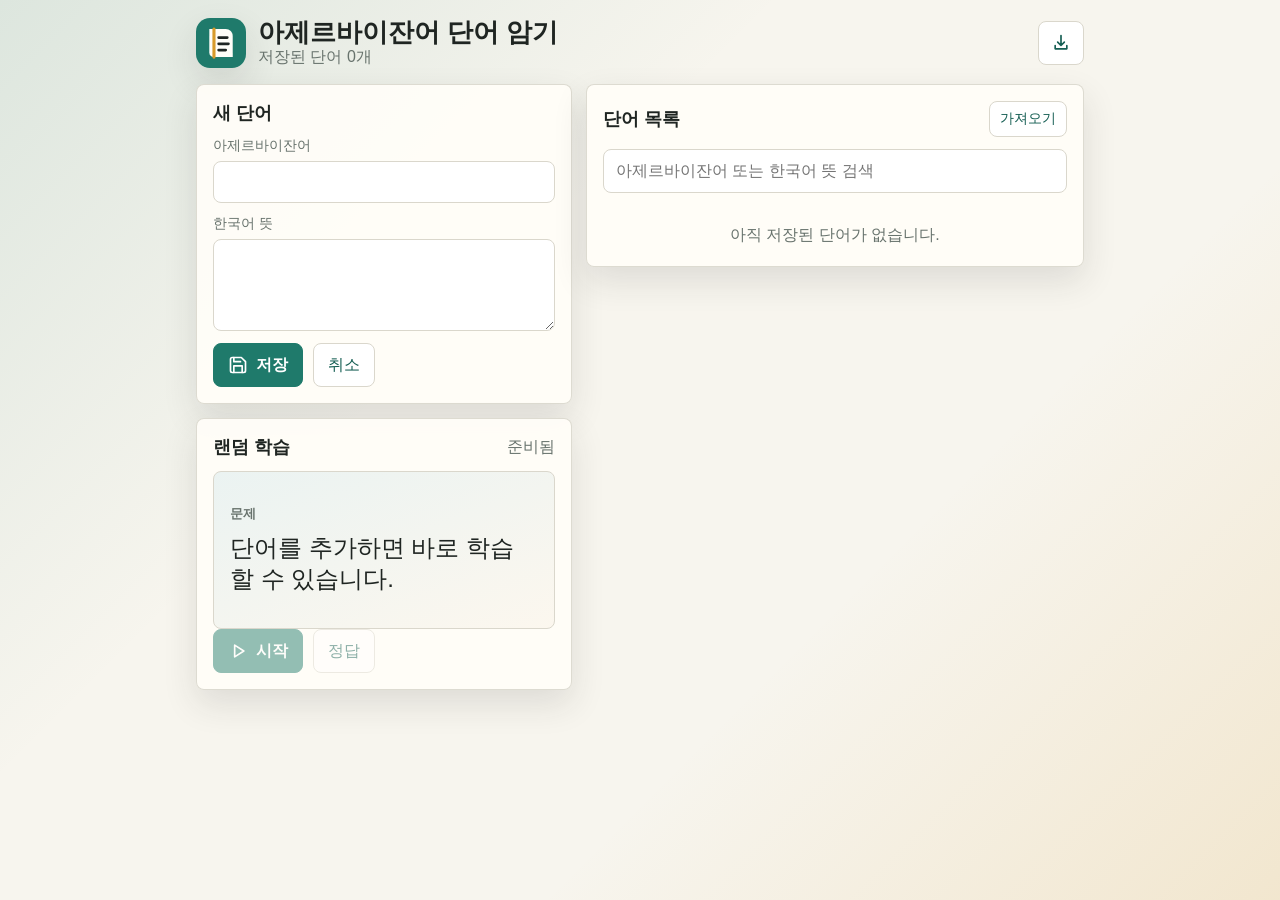
==== index.html @ f0a0d72b "Add files via upload" ====
﻿<!doctype html>
<html lang="ko">
<head>
  <meta charset="utf-8">
  <meta name="viewport" content="width=device-width, initial-scale=1, viewport-fit=cover">
  <meta name="theme-color" content="#f7f5ee">
  <meta name="apple-mobile-web-app-capable" content="yes">
  <meta name="apple-mobile-web-app-title" content="아제르바이잔어암기">
  <meta name="apple-mobile-web-app-status-bar-style" content="default">
  <title>아제르바이잔어 단어 암기</title>
  <link rel="manifest" href="manifest.webmanifest">
  <link rel="apple-touch-icon" href="assets/icon-192.png">
  <link rel="stylesheet" href="styles.css">
</head>
<body>
  <div class="app-shell">
    <header class="topbar">
      <div class="brand-block">
        <img src="assets/app-mark.svg" alt="" class="brand-mark">
        <div>
          <h1>아제르바이잔어 단어 암기</h1>
          <p id="summaryText">저장된 단어 0개</p>
        </div>
      </div>
      <button class="icon-button" id="exportButton" type="button" title="백업 내보내기" aria-label="백업 내보내기">
        <svg viewBox="0 0 24 24" aria-hidden="true"><path d="M12 3v12m0 0 4-4m-4 4-4-4M5 15v4h14v-4"/></svg>
      </button>
    </header>

    <main>
      <section class="entry-panel" aria-labelledby="entryTitle">
        <div class="section-title-row">
          <h2 id="entryTitle">새 단어</h2>
          <span id="editBadge" class="edit-badge" hidden>수정 중</span>
        </div>
        <form id="wordForm" class="word-form">
          <label>
            <span>아제르바이잔어</span>
            <input id="wordInput" type="text" lang="az" autocomplete="off" maxlength="100" required>
          </label>
          <label>
            <span>한국어 뜻</span>
            <textarea id="meaningInput" rows="3" maxlength="200" required></textarea>
          </label>
          <div class="form-actions">
            <button class="primary-button" type="submit" id="saveButton">
              <svg viewBox="0 0 24 24" aria-hidden="true"><path d="M19 21H5a2 2 0 0 1-2-2V5a2 2 0 0 1 2-2h11l5 5v11a2 2 0 0 1-2 2Z"/><path d="M17 21v-8H7v8M7 3v5h8"/></svg>
              저장
            </button>
            <button class="ghost-button" type="button" id="cancelEditButton" hidden>취소</button>
          </div>
        </form>
      </section>

      <section class="study-panel" aria-labelledby="studyTitle">
        <div class="section-title-row">
          <h2 id="studyTitle">랜덤 학습</h2>
          <span id="studyModeText">준비됨</span>
        </div>
        <div class="quiz-box" id="quizBox">
          <p class="quiz-label" id="quizLabel">문제</p>
          <p class="quiz-text" id="quizText">단어를 추가하면 바로 학습할 수 있습니다.</p>
          <p class="answer-text" id="answerText" hidden></p>
        </div>
        <div class="study-actions">
          <button class="primary-button" type="button" id="studyButton">
            <svg viewBox="0 0 24 24" aria-hidden="true"><path d="m8 5 11 7-11 7V5Z"/></svg>
            시작
          </button>
          <button class="ghost-button" type="button" id="answerButton" disabled>정답</button>
        </div>
      </section>

      <section class="list-panel" aria-labelledby="listTitle">
        <div class="section-title-row list-title-row">
          <h2 id="listTitle">단어 목록</h2>
          <button class="text-button" type="button" id="importButton">가져오기</button>
        </div>
        <div class="search-row">
          <input id="searchInput" type="search" placeholder="아제르바이잔어 또는 한국어 뜻 검색" autocomplete="off">
        </div>
        <ul id="wordList" class="word-list"></ul>
        <p id="emptyText" class="empty-text">아직 저장된 단어가 없습니다.</p>
      </section>
    </main>
  </div>

  <input id="fileInput" type="file" accept="application/json,.json" hidden>
  <div id="toast" class="toast" role="status" aria-live="polite"></div>
  <script src="app.js"></script>
</body>
</html>
---- styles.css ----
﻿:root {
  color-scheme: light;
  --paper: #f7f5ee;
  --panel: #fffdf8;
  --ink: #1f2522;
  --muted: #68736d;
  --line: #dad7cc;
  --accent: #1f7a6b;
  --accent-strong: #155e53;
  --sun: #d79a2b;
  --rose: #c9605b;
  --shadow: 0 14px 34px rgba(39, 45, 41, 0.12);
}

* {
  box-sizing: border-box;
}

html {
  min-height: 100%;
  background: var(--paper);
}

body {
  min-height: 100%;
  margin: 0;
  font-family: -apple-system, BlinkMacSystemFont, "Segoe UI", sans-serif;
  color: var(--ink);
  background:
    linear-gradient(135deg, rgba(31, 122, 107, 0.12), transparent 36%),
    linear-gradient(315deg, rgba(215, 154, 43, 0.16), transparent 34%),
    var(--paper);
}

button,
input,
textarea {
  font: inherit;
}

button {
  cursor: pointer;
}

svg {
  width: 20px;
  height: 20px;
  fill: none;
  stroke: currentColor;
  stroke-width: 2;
  stroke-linecap: round;
  stroke-linejoin: round;
}

.app-shell {
  width: min(920px, 100%);
  min-height: 100vh;
  margin: 0 auto;
  padding: max(18px, env(safe-area-inset-top)) 16px max(28px, env(safe-area-inset-bottom));
}

.topbar {
  display: flex;
  align-items: center;
  justify-content: space-between;
  gap: 14px;
  margin-bottom: 16px;
}

.brand-block {
  display: flex;
  align-items: center;
  min-width: 0;
  gap: 12px;
}

.brand-mark {
  width: 50px;
  height: 50px;
  flex: 0 0 auto;
  border-radius: 14px;
  box-shadow: var(--shadow);
}

h1,
h2,
p {
  margin: 0;
}

h1 {
  font-size: 26px;
  line-height: 1.08;
  letter-spacing: 0;
}

h2 {
  font-size: 18px;
  letter-spacing: 0;
}

.topbar p,
.section-title-row span,
.empty-text,
.quiz-label {
  color: var(--muted);
}

main {
  display: grid;
  grid-template-columns: 1fr;
  gap: 14px;
}

.entry-panel,
.study-panel,
.list-panel {
  background: rgba(255, 253, 248, 0.94);
  border: 1px solid rgba(218, 215, 204, 0.9);
  border-radius: 8px;
  box-shadow: var(--shadow);
  padding: 16px;
}

.section-title-row {
  display: flex;
  align-items: center;
  justify-content: space-between;
  gap: 12px;
  margin-bottom: 12px;
}

.edit-badge {
  border: 1px solid rgba(201, 96, 91, 0.35);
  color: #9e3d38;
  background: rgba(201, 96, 91, 0.1);
  padding: 4px 8px;
  border-radius: 999px;
  font-size: 13px;
}

.word-form {
  display: grid;
  gap: 12px;
}

label {
  display: grid;
  gap: 6px;
  color: var(--muted);
  font-size: 14px;
}

input,
textarea {
  width: 100%;
  border: 1px solid var(--line);
  border-radius: 8px;
  background: #fff;
  color: var(--ink);
  padding: 12px;
  outline: none;
}

textarea {
  resize: vertical;
  min-height: 92px;
}

input:focus,
textarea:focus {
  border-color: var(--accent);
  box-shadow: 0 0 0 3px rgba(31, 122, 107, 0.14);
}

.form-actions,
.study-actions,
.search-row {
  display: flex;
  gap: 10px;
}

.primary-button,
.ghost-button,
.icon-button,
.text-button {
  min-height: 44px;
  border-radius: 8px;
  border: 1px solid transparent;
  display: inline-flex;
  align-items: center;
  justify-content: center;
  gap: 8px;
  padding: 0 14px;
  transition: transform 0.16s ease, background 0.16s ease, border-color 0.16s ease;
}

.primary-button {
  background: var(--accent);
  color: #fff;
  border-color: var(--accent);
  font-weight: 700;
}

.primary-button:active,
.ghost-button:active,
.icon-button:active,
.text-button:active {
  transform: translateY(1px);
}

.primary-button:disabled,
.ghost-button:disabled {
  opacity: 0.48;
  cursor: default;
}

.ghost-button,
.text-button {
  background: #fff;
  color: var(--accent-strong);
  border-color: var(--line);
}

.icon-button {
  width: 46px;
  flex: 0 0 46px;
  background: #fff;
  color: var(--accent-strong);
  border-color: var(--line);
  padding: 0;
}

.text-button {
  min-height: 36px;
  padding: 0 10px;
  font-size: 14px;
}

.quiz-box {
  min-height: 158px;
  border: 1px solid var(--line);
  border-radius: 8px;
  background:
    linear-gradient(160deg, rgba(31, 122, 107, 0.09), rgba(215, 154, 43, 0.08)),
    #fff;
  padding: 16px;
  display: grid;
  align-content: center;
  gap: 10px;
}

.quiz-label {
  font-size: 13px;
  font-weight: 700;
}

.quiz-text {
  font-size: 24px;
  line-height: 1.28;
  overflow-wrap: anywhere;
}

.answer-text {
  border-top: 1px solid var(--line);
  padding-top: 10px;
  color: var(--accent-strong);
  font-weight: 700;
  overflow-wrap: anywhere;
}

.word-list {
  list-style: none;
  margin: 12px 0 0;
  padding: 0;
  display: grid;
  gap: 10px;
}

.word-item {
  display: grid;
  grid-template-columns: 1fr auto;
  gap: 10px;
  align-items: center;
  border: 1px solid var(--line);
  border-radius: 8px;
  background: #fff;
  padding: 12px;
}

.word-main {
  min-width: 0;
}

.word-main strong,
.word-main span {
  display: block;
  overflow-wrap: anywhere;
}

.word-main strong {
  font-size: 17px;
}

.word-main span {
  color: var(--muted);
  margin-top: 4px;
}

.item-actions {
  display: flex;
  gap: 6px;
}

.item-actions button {
  width: 38px;
  height: 38px;
  border-radius: 8px;
  border: 1px solid var(--line);
  background: #fff;
  color: var(--accent-strong);
  display: inline-grid;
  place-items: center;
  padding: 0;
}

.item-actions button.delete-button {
  color: #a04540;
}

.empty-text {
  padding: 20px 4px 4px;
  text-align: center;
}

.toast {
  position: fixed;
  left: 16px;
  right: 16px;
  bottom: max(18px, env(safe-area-inset-bottom));
  max-width: 520px;
  margin: 0 auto;
  background: rgba(31, 37, 34, 0.94);
  color: #fff;
  border-radius: 8px;
  padding: 12px 14px;
  text-align: center;
  opacity: 0;
  transform: translateY(10px);
  pointer-events: none;
  transition: opacity 0.18s ease, transform 0.18s ease;
}

.toast.show {
  opacity: 1;
  transform: translateY(0);
}

@media (min-width: 760px) {
  main {
    grid-template-columns: minmax(300px, 0.86fr) minmax(360px, 1.14fr);
    align-items: start;
  }

  .list-panel {
    grid-column: 2;
    grid-row: 1 / span 2;
  }
}

@media (max-width: 430px) {
  .app-shell {
    padding-left: 12px;
    padding-right: 12px;
  }

  h1 {
    font-size: 23px;
  }

  .quiz-text {
    font-size: 21px;
  }

  .word-item {
    grid-template-columns: 1fr;
  }

  .item-actions {
    justify-content: flex-end;
  }
}
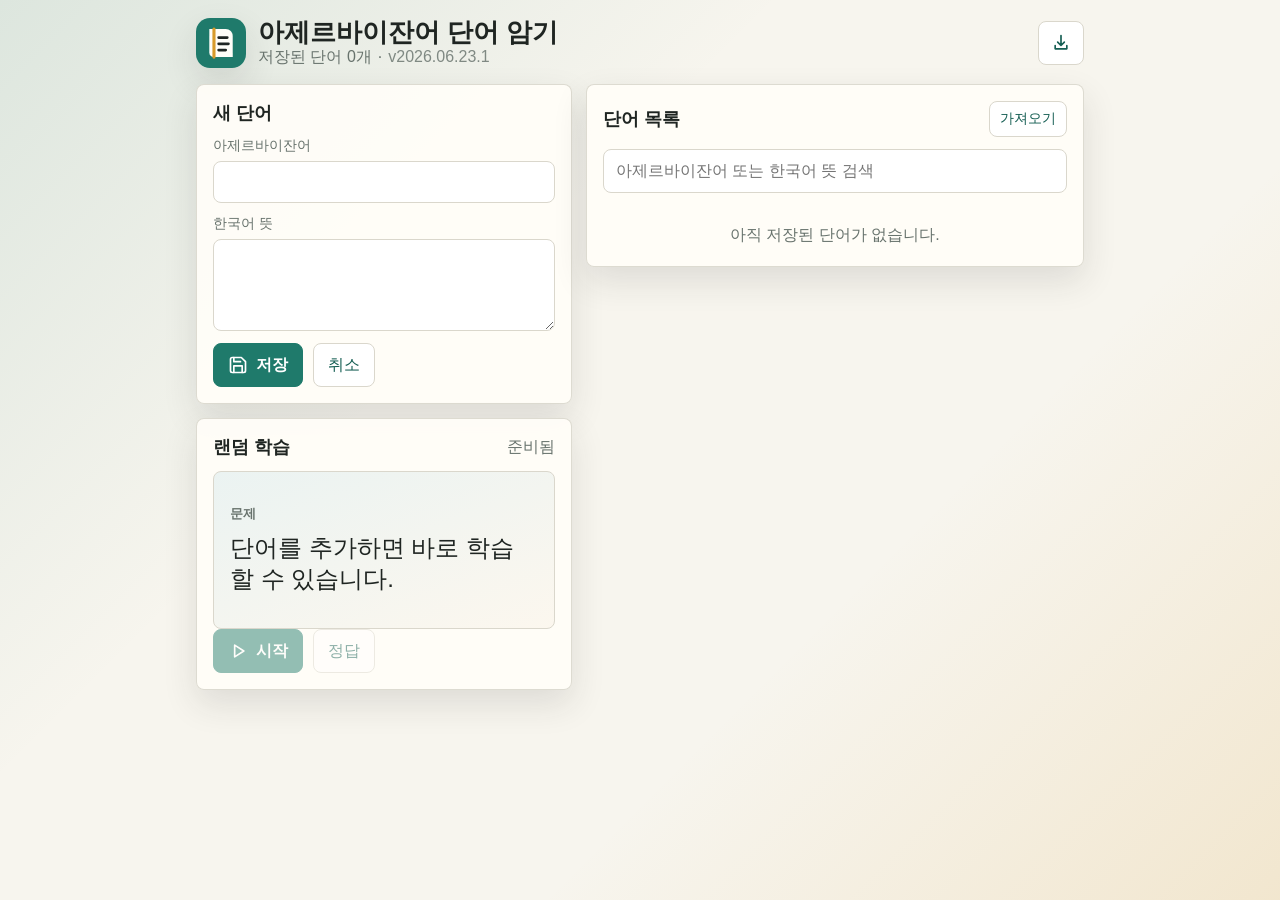
==== commit 1135ab19: "Add files via upload" ====
--- a/index.html
+++ b/index.html
@@ -1,4 +1,4 @@
-﻿<!doctype html>
+<!doctype html>
 <html lang="ko">
 <head>
   <meta charset="utf-8">
@@ -19,7 +19,11 @@
         <img src="assets/app-mark.svg" alt="" class="brand-mark">
         <div>
           <h1>아제르바이잔어 단어 암기</h1>
-          <p id="summaryText">저장된 단어 0개</p>
+          <p class="app-meta">
+            <span id="summaryText">저장된 단어 0개</span>
+            <span aria-hidden="true">·</span>
+            <span id="appVersion" class="app-version" aria-label="앱 버전">v2026.06.23.1</span>
+          </p>
         </div>
       </div>
       <button class="icon-button" id="exportButton" type="button" title="백업 내보내기" aria-label="백업 내보내기">
--- a/styles.css
+++ b/styles.css
@@ -1,4 +1,4 @@
-﻿:root {
+:root {
   color-scheme: light;
   --paper: #f7f5ee;
   --panel: #fffdf8;
@@ -390,3 +390,15 @@
     justify-content: flex-end;
   }
 }
+
+.app-meta {
+  display: flex;
+  align-items: center;
+  gap: 6px;
+  flex-wrap: wrap;
+}
+
+.app-version {
+  font-variant-numeric: tabular-nums;
+  opacity: 0.82;
+}
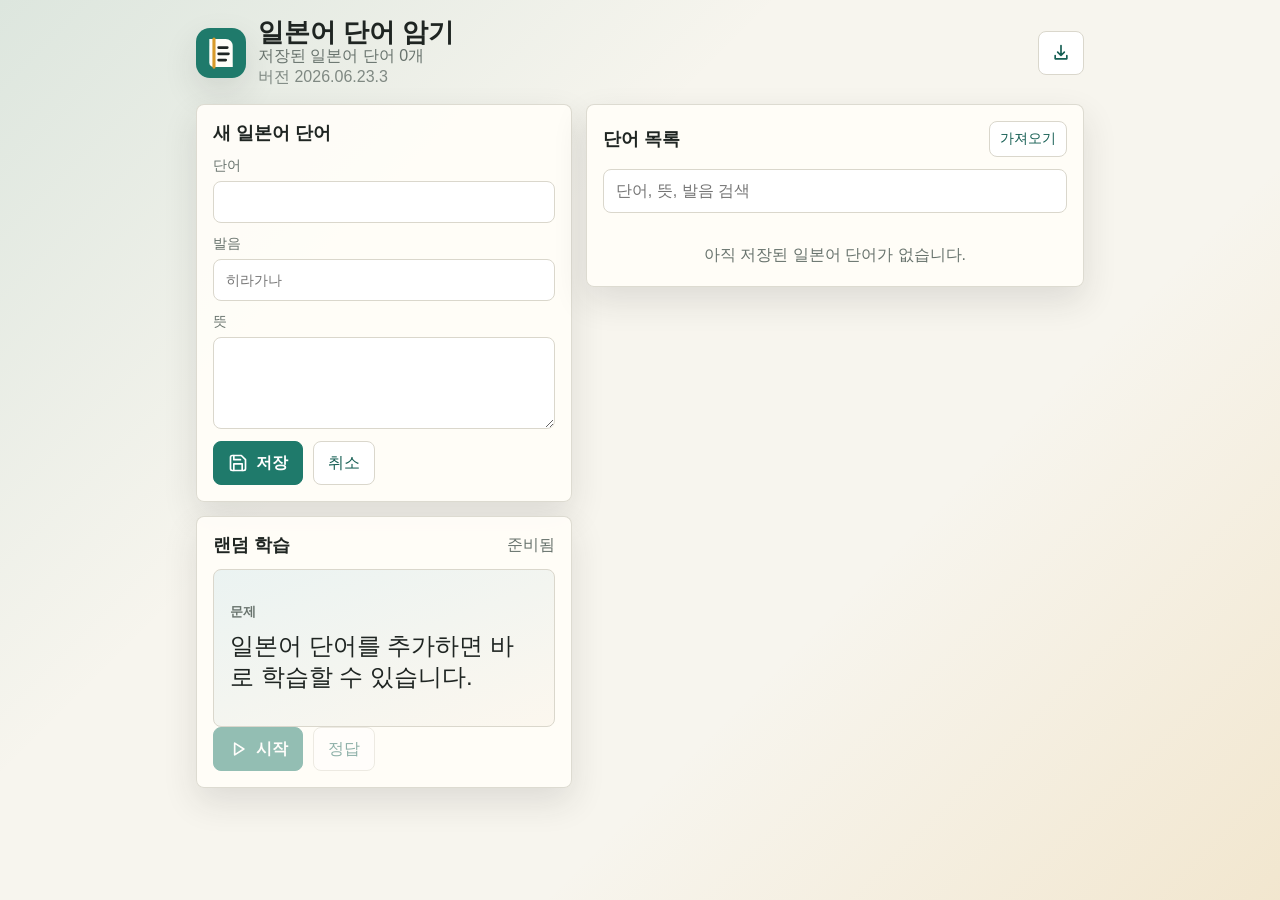
==== commit 64092e4b: "Add files via upload" ====
--- a/index.html
+++ b/index.html
@@ -5,9 +5,9 @@
   <meta name="viewport" content="width=device-width, initial-scale=1, viewport-fit=cover">
   <meta name="theme-color" content="#f7f5ee">
   <meta name="apple-mobile-web-app-capable" content="yes">
-  <meta name="apple-mobile-web-app-title" content="아제르바이잔어암기">
+  <meta name="apple-mobile-web-app-title" content="일본어암기">
   <meta name="apple-mobile-web-app-status-bar-style" content="default">
-  <title>아제르바이잔어 단어 암기</title>
+  <title>일본어 단어 암기</title>
   <link rel="manifest" href="manifest.webmanifest">
   <link rel="apple-touch-icon" href="assets/icon-192.png">
   <link rel="stylesheet" href="styles.css">
@@ -18,12 +18,9 @@
       <div class="brand-block">
         <img src="assets/app-mark.svg" alt="" class="brand-mark">
         <div>
-          <h1>아제르바이잔어 단어 암기</h1>
-          <p class="app-meta">
-            <span id="summaryText">저장된 단어 0개</span>
-            <span aria-hidden="true">·</span>
-            <span id="appVersion" class="app-version" aria-label="앱 버전">v2026.06.23.1</span>
-          </p>
+          <h1>일본어 단어 암기</h1>
+          <p id="summaryText">저장된 단어 0개</p>
+          <p id="appVersion" class="app-version">버전 확인 중</p>
         </div>
       </div>
       <button class="icon-button" id="exportButton" type="button" title="백업 내보내기" aria-label="백업 내보내기">
@@ -34,16 +31,20 @@
     <main>
       <section class="entry-panel" aria-labelledby="entryTitle">
         <div class="section-title-row">
-          <h2 id="entryTitle">새 단어</h2>
+          <h2 id="entryTitle">새 일본어 단어</h2>
           <span id="editBadge" class="edit-badge" hidden>수정 중</span>
         </div>
         <form id="wordForm" class="word-form">
           <label>
-            <span>아제르바이잔어</span>
-            <input id="wordInput" type="text" lang="az" autocomplete="off" maxlength="100" required>
+            <span>단어</span>
+            <input id="wordInput" type="text" autocomplete="off" maxlength="100" required>
           </label>
           <label>
-            <span>한국어 뜻</span>
+            <span>발음</span>
+            <input id="pronunciationInput" type="text" autocomplete="off" maxlength="100" placeholder="히라가나" required>
+          </label>
+          <label>
+            <span>뜻</span>
             <textarea id="meaningInput" rows="3" maxlength="200" required></textarea>
           </label>
           <div class="form-actions">
@@ -63,8 +64,8 @@
         </div>
         <div class="quiz-box" id="quizBox">
           <p class="quiz-label" id="quizLabel">문제</p>
-          <p class="quiz-text" id="quizText">단어를 추가하면 바로 학습할 수 있습니다.</p>
-          <p class="answer-text" id="answerText" hidden></p>
+          <p class="quiz-text" id="quizText">일본어 단어를 추가하면 바로 학습할 수 있습니다.</p>
+          <div class="answer-block" id="answerBlock" hidden></div>
         </div>
         <div class="study-actions">
           <button class="primary-button" type="button" id="studyButton">
@@ -81,16 +82,17 @@
           <button class="text-button" type="button" id="importButton">가져오기</button>
         </div>
         <div class="search-row">
-          <input id="searchInput" type="search" placeholder="아제르바이잔어 또는 한국어 뜻 검색" autocomplete="off">
+          <input id="searchInput" type="search" placeholder="단어, 뜻, 발음 검색" autocomplete="off">
         </div>
         <ul id="wordList" class="word-list"></ul>
-        <p id="emptyText" class="empty-text">아직 저장된 단어가 없습니다.</p>
+        <p id="emptyText" class="empty-text">아직 저장된 일본어 단어가 없습니다.</p>
       </section>
     </main>
   </div>
 
   <input id="fileInput" type="file" accept="application/json,.json" hidden>
   <div id="toast" class="toast" role="status" aria-live="polite"></div>
+
   <script src="app.js"></script>
 </body>
-</html>
+</html>
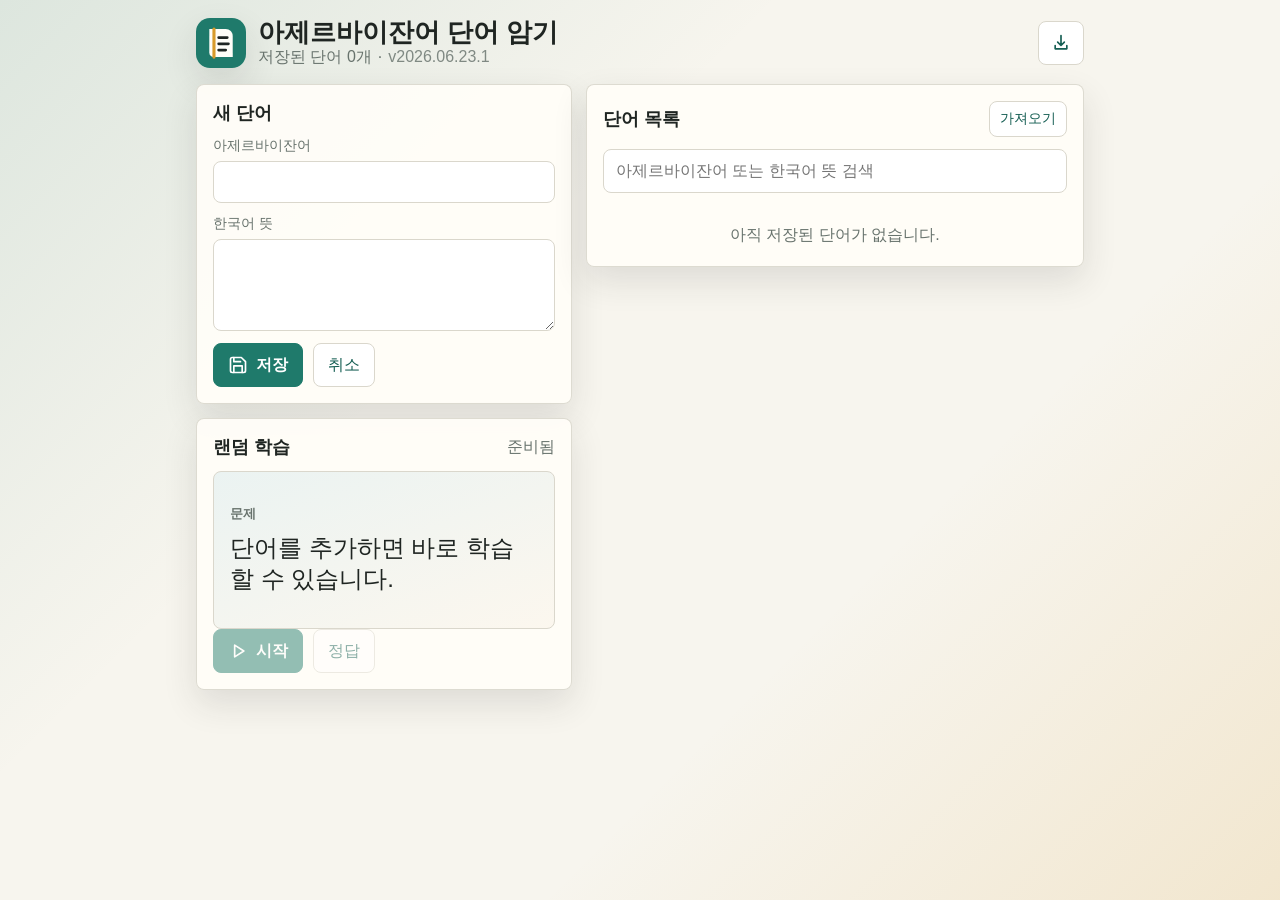
==== commit 7d77456b: "Add files via upload" ====
--- a/index.html
+++ b/index.html
@@ -5,9 +5,9 @@
   <meta name="viewport" content="width=device-width, initial-scale=1, viewport-fit=cover">
   <meta name="theme-color" content="#f7f5ee">
   <meta name="apple-mobile-web-app-capable" content="yes">
-  <meta name="apple-mobile-web-app-title" content="일본어암기">
+  <meta name="apple-mobile-web-app-title" content="아제르바이잔어암기">
   <meta name="apple-mobile-web-app-status-bar-style" content="default">
-  <title>일본어 단어 암기</title>
+  <title>아제르바이잔어 단어 암기</title>
   <link rel="manifest" href="manifest.webmanifest">
   <link rel="apple-touch-icon" href="assets/icon-192.png">
   <link rel="stylesheet" href="styles.css">
@@ -18,9 +18,12 @@
       <div class="brand-block">
         <img src="assets/app-mark.svg" alt="" class="brand-mark">
         <div>
-          <h1>일본어 단어 암기</h1>
-          <p id="summaryText">저장된 단어 0개</p>
-          <p id="appVersion" class="app-version">버전 확인 중</p>
+          <h1>아제르바이잔어 단어 암기</h1>
+          <p class="app-meta">
+            <span id="summaryText">저장된 단어 0개</span>
+            <span aria-hidden="true">·</span>
+            <span id="appVersion" class="app-version" aria-label="앱 버전">v2026.06.23.1</span>
+          </p>
         </div>
       </div>
       <button class="icon-button" id="exportButton" type="button" title="백업 내보내기" aria-label="백업 내보내기">
@@ -31,20 +34,16 @@
     <main>
       <section class="entry-panel" aria-labelledby="entryTitle">
         <div class="section-title-row">
-          <h2 id="entryTitle">새 일본어 단어</h2>
+          <h2 id="entryTitle">새 단어</h2>
           <span id="editBadge" class="edit-badge" hidden>수정 중</span>
         </div>
         <form id="wordForm" class="word-form">
           <label>
-            <span>단어</span>
-            <input id="wordInput" type="text" autocomplete="off" maxlength="100" required>
+            <span>아제르바이잔어</span>
+            <input id="wordInput" type="text" lang="az" autocomplete="off" maxlength="100" required>
           </label>
           <label>
-            <span>발음</span>
-            <input id="pronunciationInput" type="text" autocomplete="off" maxlength="100" placeholder="히라가나" required>
-          </label>
-          <label>
-            <span>뜻</span>
+            <span>한국어 뜻</span>
             <textarea id="meaningInput" rows="3" maxlength="200" required></textarea>
           </label>
           <div class="form-actions">
@@ -64,8 +63,8 @@
         </div>
         <div class="quiz-box" id="quizBox">
           <p class="quiz-label" id="quizLabel">문제</p>
-          <p class="quiz-text" id="quizText">일본어 단어를 추가하면 바로 학습할 수 있습니다.</p>
-          <div class="answer-block" id="answerBlock" hidden></div>
+          <p class="quiz-text" id="quizText">단어를 추가하면 바로 학습할 수 있습니다.</p>
+          <p class="answer-text" id="answerText" hidden></p>
         </div>
         <div class="study-actions">
           <button class="primary-button" type="button" id="studyButton">
@@ -82,17 +81,16 @@
           <button class="text-button" type="button" id="importButton">가져오기</button>
         </div>
         <div class="search-row">
-          <input id="searchInput" type="search" placeholder="단어, 뜻, 발음 검색" autocomplete="off">
+          <input id="searchInput" type="search" placeholder="아제르바이잔어 또는 한국어 뜻 검색" autocomplete="off">
         </div>
         <ul id="wordList" class="word-list"></ul>
-        <p id="emptyText" class="empty-text">아직 저장된 일본어 단어가 없습니다.</p>
+        <p id="emptyText" class="empty-text">아직 저장된 단어가 없습니다.</p>
       </section>
     </main>
   </div>
 
   <input id="fileInput" type="file" accept="application/json,.json" hidden>
   <div id="toast" class="toast" role="status" aria-live="polite"></div>
-
   <script src="app.js"></script>
 </body>
-</html>
+</html>
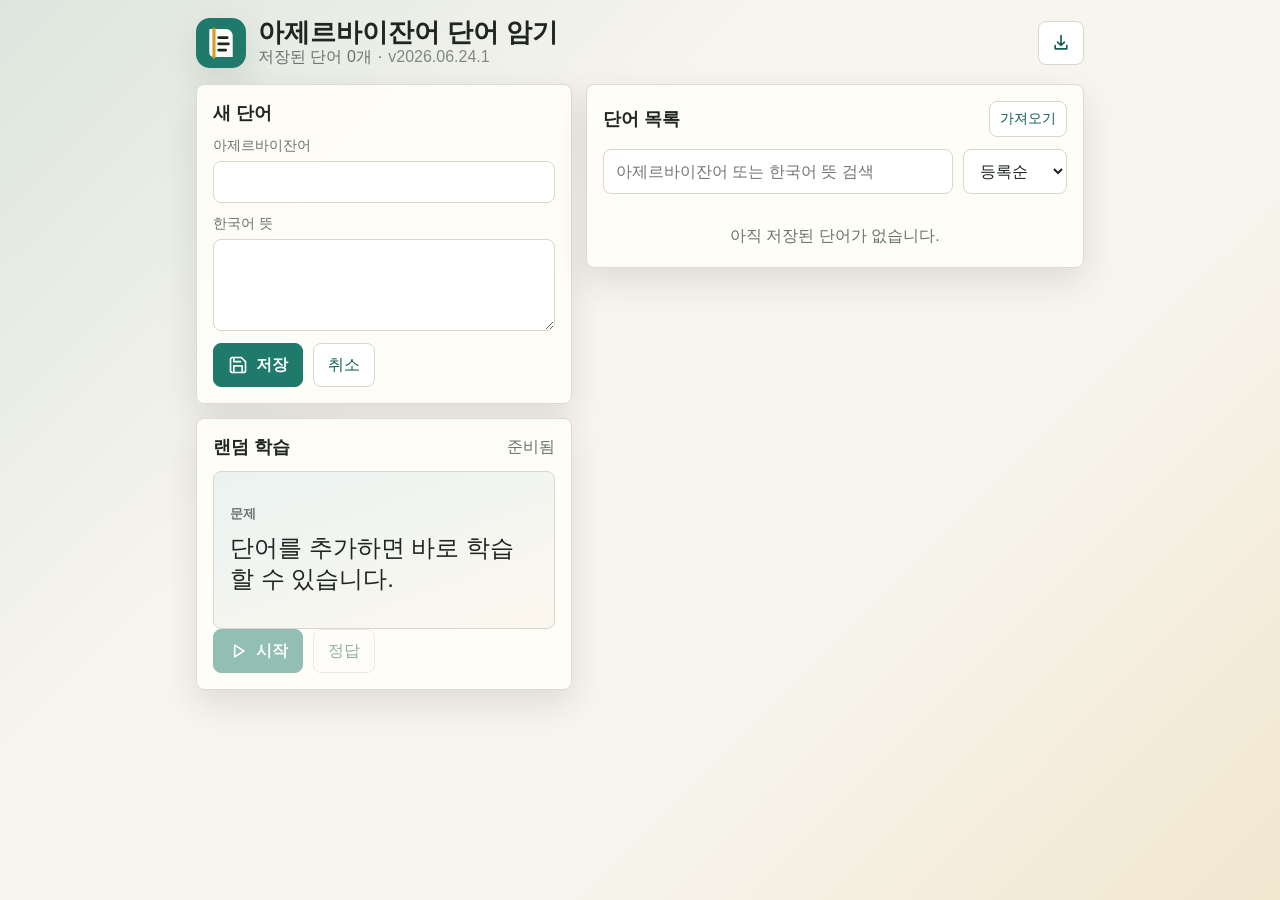
==== commit ac08eaa3: "Add files via upload" ====
--- a/index.html
+++ b/index.html
@@ -22,7 +22,7 @@
           <p class="app-meta">
             <span id="summaryText">저장된 단어 0개</span>
             <span aria-hidden="true">·</span>
-            <span id="appVersion" class="app-version" aria-label="앱 버전">v2026.06.23.1</span>
+            <span id="appVersion" class="app-version" aria-label="앱 버전">v2026.06.24.1</span>
           </p>
         </div>
       </div>
@@ -82,6 +82,10 @@
         </div>
         <div class="search-row">
           <input id="searchInput" type="search" placeholder="아제르바이잔어 또는 한국어 뜻 검색" autocomplete="off">
+          <select id="sortSelect" class="sort-select" aria-label="단어 목록 정렬">
+            <option value="recent">등록순</option>
+            <option value="pronunciation">발음순</option>
+          </select>
         </div>
         <ul id="wordList" class="word-list"></ul>
         <p id="emptyText" class="empty-text">아직 저장된 단어가 없습니다.</p>
--- a/styles.css
+++ b/styles.css
@@ -34,7 +34,8 @@
 
 button,
 input,
-textarea {
+textarea,
+select {
   font: inherit;
 }
 
@@ -152,7 +153,8 @@
 }
 
 input,
-textarea {
+textarea,
+select {
   width: 100%;
   border: 1px solid var(--line);
   border-radius: 8px;
@@ -168,9 +170,17 @@
 }
 
 input:focus,
-textarea:focus {
+textarea:focus,
+select:focus {
   border-color: var(--accent);
   box-shadow: 0 0 0 3px rgba(31, 122, 107, 0.14);
+}
+
+.sort-select {
+  width: auto;
+  min-width: 104px;
+  flex: 0 0 auto;
+  cursor: pointer;
 }
 
 .form-actions,
@@ -382,6 +392,15 @@
     font-size: 21px;
   }
 
+  .search-row {
+    align-items: stretch;
+    flex-direction: column;
+  }
+
+  .sort-select {
+    width: 100%;
+  }
+
   .word-item {
     grid-template-columns: 1fr;
   }
@@ -401,4 +420,4 @@
 .app-version {
   font-variant-numeric: tabular-nums;
   opacity: 0.82;
-}+}
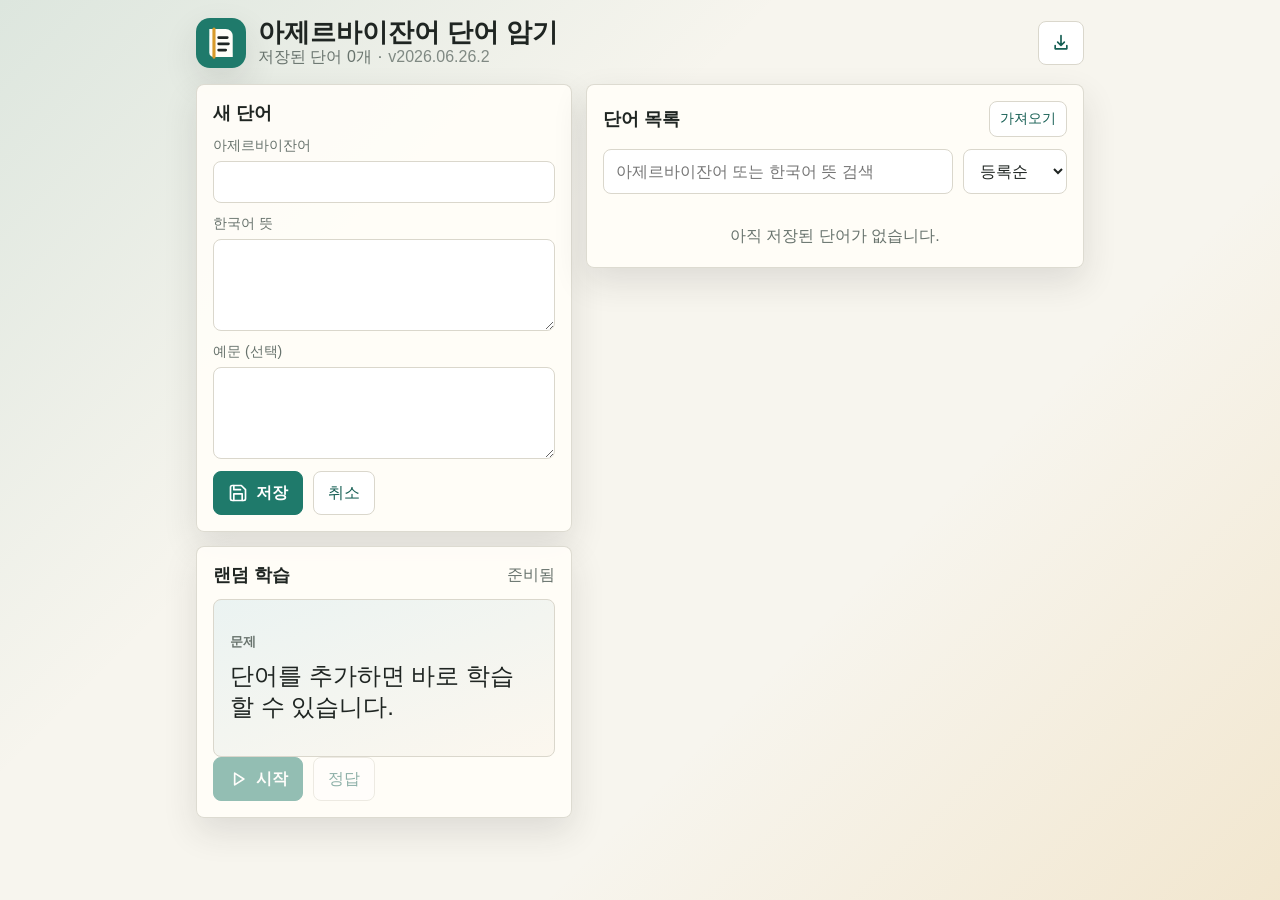
==== commit 8b5d0256: "Add files via upload" ====
--- a/index.html
+++ b/index.html
@@ -45,6 +45,10 @@
           <label>
             <span>한국어 뜻</span>
             <textarea id="meaningInput" rows="3" maxlength="200" required></textarea>
+          </label>
+          <label>
+            <span>&#50696;&#47928; (&#49440;&#53469;)</span>
+            <textarea id="exampleInput" rows="3" maxlength="300"></textarea>
           </label>
           <div class="form-actions">
             <button class="primary-button" type="submit" id="saveButton">
--- a/styles.css
+++ b/styles.css
@@ -279,6 +279,24 @@
   overflow-wrap: anywhere;
 }
 
+.answer-text > span {
+  display: block;
+}
+
+.answer-prefix {
+  display: inline;
+}
+
+.answer-example,
+.word-example {
+  color: var(--muted);
+  font-weight: 500;
+}
+
+.answer-example {
+  margin-top: 6px;
+}
+
 .word-list {
   list-style: none;
   margin: 12px 0 0;
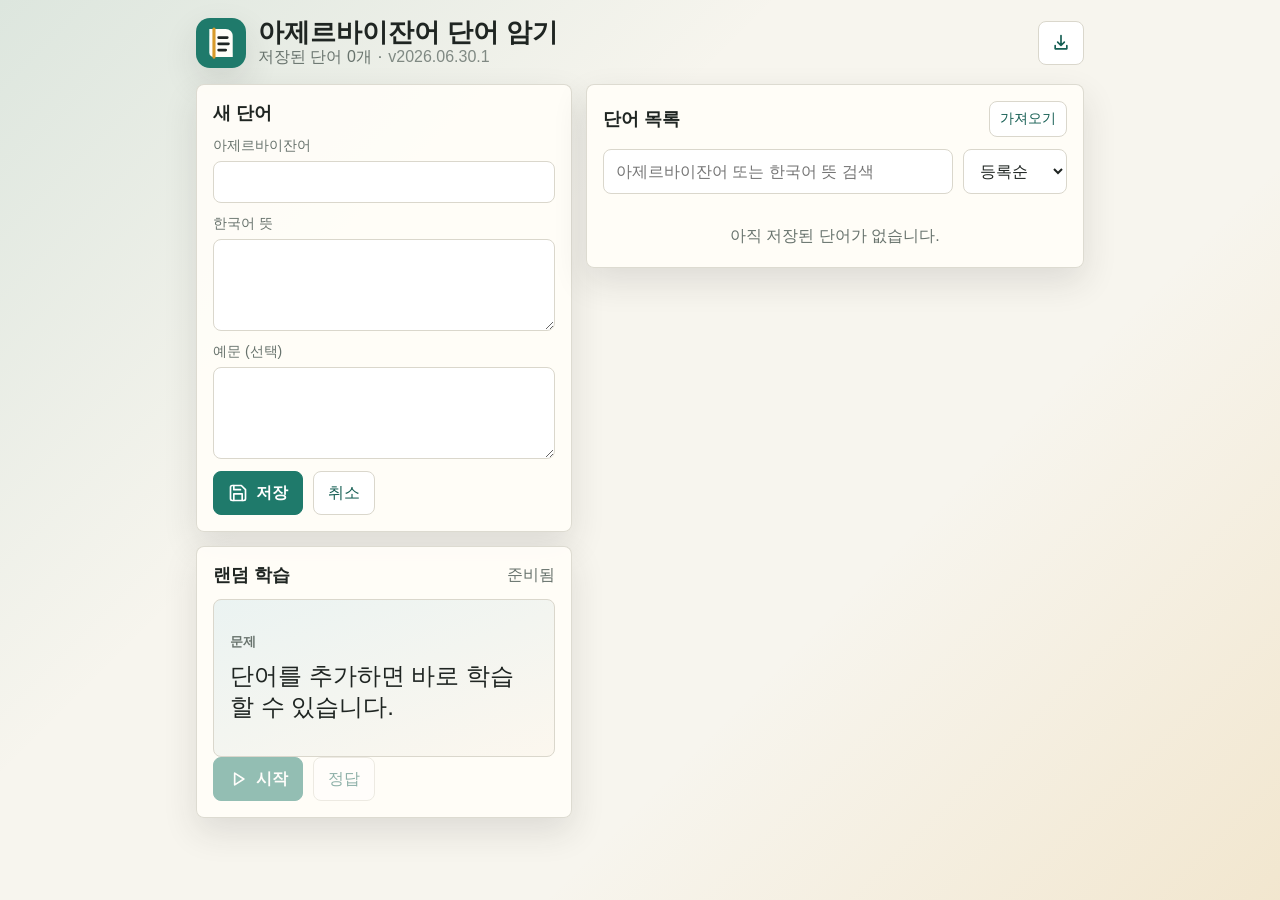
==== commit c256dd56: "Add files via upload" ====
--- a/index.html
+++ b/index.html
@@ -40,11 +40,13 @@
         <form id="wordForm" class="word-form">
           <label>
             <span>아제르바이잔어</span>
-            <input id="wordInput" type="text" lang="az" autocomplete="off" maxlength="100" required>
+            <input id="wordInput" type="text" lang="az" autocomplete="off" maxlength="100" aria-describedby="wordDuplicate" required>
+            <span id="wordDuplicate" class="duplicate-message" role="status" hidden>&#51060;&#48120; &#51080;&#45716; &#45800;&#50612;&#51077;&#45768;&#45796;.</span>
           </label>
           <label>
             <span>한국어 뜻</span>
-            <textarea id="meaningInput" rows="3" maxlength="200" required></textarea>
+            <textarea id="meaningInput" rows="3" maxlength="200" aria-describedby="meaningDuplicate" required></textarea>
+            <span id="meaningDuplicate" class="duplicate-message" role="status" hidden>&#51060;&#48120; &#51080;&#45716; &#46907;&#51077;&#45768;&#45796;.</span>
           </label>
           <label>
             <span>&#50696;&#47928; (&#49440;&#53469;)</span>
@@ -99,6 +101,7 @@
 
   <input id="fileInput" type="file" accept="application/json,.json" hidden>
   <div id="toast" class="toast" role="status" aria-live="polite"></div>
+  <script src="word-store.js"></script>
   <script src="app.js"></script>
 </body>
 </html>
--- a/styles.css
+++ b/styles.css
@@ -176,6 +176,21 @@
   box-shadow: 0 0 0 3px rgba(31, 122, 107, 0.14);
 }
 
+.word-form input.is-duplicate,
+.word-form textarea.is-duplicate,
+.word-form input.is-duplicate:focus,
+.word-form textarea.is-duplicate:focus {
+  border-color: #b42318;
+  box-shadow: 0 0 0 3px rgba(180, 35, 24, 0.12);
+}
+
+.duplicate-message {
+  color: #b42318;
+  font-size: 13px;
+  font-weight: 600;
+  line-height: 1.4;
+}
+
 .sort-select {
   width: auto;
   min-width: 104px;
